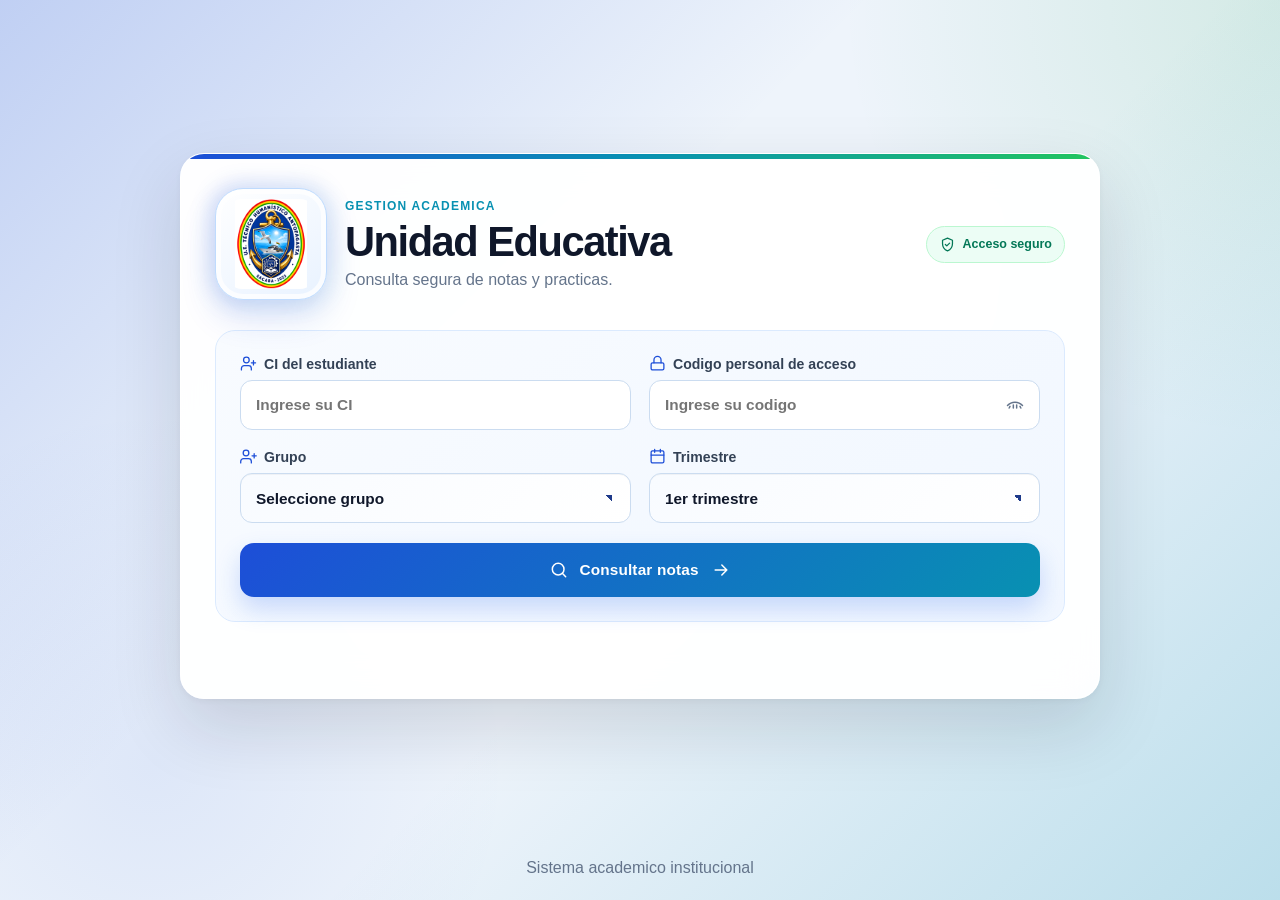
==== index.html @ 757b8db9 "primera version completa" ====
<!doctype html>
<html lang="es">
<head>
  <meta charset="utf-8">
  <meta name="viewport" content="width=device-width, initial-scale=1">
  <title>Consulta de notas</title>
  <link rel="preload" as="image" href="assets/img/logo.png">
  <link rel="stylesheet" href="css/styles.css">
  <script src="js/script.js" defer></script>
</head>
<body>
  <main class="public-shell">
    <section class="consult-card">
      <header class="brand">
        <div class="brand-logo-wrap">
          <img id="logo" class="brand-logo" src="assets/img/logo.png" alt="Logo institucional" width="76" height="76" decoding="async">
        </div>
        <div class="brand-copy">
          <p id="gestion" class="eyebrow">Gestion academica</p>
          <h1 id="schoolName">Unidad Educativa</h1>
          <p id="welcomeText">Consulta segura de notas y practicas.</p>
        </div>
        <div class="secure-chip" title="Consulta protegida">
          <svg viewBox="0 0 24 24" aria-hidden="true"><path d="M12 3 5 6v5c0 4.5 2.9 8.4 7 10 4.1-1.6 7-5.5 7-10V6l-7-3Z"/><path d="m9 12 2 2 4-4"/></svg>
          <span>Acceso seguro</span>
        </div>
      </header>

      <form id="consultForm" class="form-stack" autocomplete="off">
        <label>
          <span class="field-label"><svg viewBox="0 0 24 24" aria-hidden="true"><path d="M16 21v-2a4 4 0 0 0-4-4H6a4 4 0 0 0-4 4v2"/><circle cx="9" cy="7" r="4"/><path d="M19 8v6M22 11h-6"/></svg>CI del estudiante</span>
          <input id="ci" name="ci" type="text" inputmode="numeric" placeholder="Ingrese su CI" required>
        </label>
        <label>
          <span class="field-label"><svg viewBox="0 0 24 24" aria-hidden="true"><rect x="3" y="11" width="18" height="10" rx="2"/><path d="M7 11V7a5 5 0 0 1 10 0v4"/></svg>Codigo personal de acceso</span>
          <div class="password-field">
            <input id="accessCode" name="accessCode" type="password" placeholder="Ingrese su codigo" required>
            <button id="toggleAccessCode" class="password-toggle" type="button" aria-label="Mostrar codigo" title="Mostrar codigo">
              <svg viewBox="0 0 24 24" aria-hidden="true">
                <g class="eye-open"><path d="M2 12s3.5-7 10-7 10 7 10 7-3.5 7-10 7S2 12 2 12Z"/><circle cx="12" cy="12" r="3"/></g>
                <g class="eye-closed"><path d="M3 15c2.4-2.7 5.4-4 9-4s6.6 1.3 9 4"/><path d="m6 16-1 2M10 14.5 10 18M14 14.5 14 18M18 16l1 2"/></g>
              </svg>
            </button>
          </div>
        </label>
        <label>
          <span class="field-label"><svg viewBox="0 0 24 24" aria-hidden="true"><path d="M16 21v-2a4 4 0 0 0-4-4H5a4 4 0 0 0-4 4v2"/><circle cx="8.5" cy="7" r="4"/><path d="M20 8v6M23 11h-6"/></svg>Grupo</span>
          <select id="consultGroup" name="group" required>
            <option value="">Seleccione grupo</option>
            <option value="G1">G1</option>
            <option value="G2">G2</option>
          </select>
        </label>
        <label>
          <span class="field-label"><svg viewBox="0 0 24 24" aria-hidden="true"><rect x="3" y="4" width="18" height="17" rx="2"/><path d="M16 2v4M8 2v4M3 10h18"/></svg>Trimestre</span>
          <select id="consultTrimester" name="trimester" required>
            <option value="1">1er trimestre</option>
            <option value="2">2do trimestre</option>
            <option value="3">3er trimestre</option>
          </select>
        </label>
        <button class="consult-submit" type="submit"><svg viewBox="0 0 24 24" aria-hidden="true"><circle cx="11" cy="11" r="7"/><path d="m20 20-4-4"/></svg><span>Consultar notas</span><svg class="button-arrow" viewBox="0 0 24 24" aria-hidden="true"><path d="M5 12h14M13 6l6 6-6 6"/></svg></button>
      </form>

      <p id="message" class="message" role="status" aria-live="polite"></p>

      <section id="result" class="result-card" hidden>
        <div class="result-head">
          <div class="result-identity">
            <span class="result-icon"><svg viewBox="0 0 24 24" aria-hidden="true"><path d="M4 19.5A2.5 2.5 0 0 1 6.5 17H20"/><path d="M6.5 2H20v20H6.5A2.5 2.5 0 0 1 4 19.5v-15A2.5 2.5 0 0 1 6.5 2Z"/><path d="M8 7h8M8 11h6"/></svg></span>
            <div>
            <p class="eyebrow">Resultado academico</p>
            <h2 id="studentName"></h2>
            </div>
          </div>
          <span id="academicStatus" class="badge"></span>
        </div>
        <dl class="student-grid">
          <div><dt><svg viewBox="0 0 24 24" aria-hidden="true"><rect x="3" y="5" width="18" height="14" rx="2"/><circle cx="8" cy="11" r="2"/><path d="M13 10h5M13 14h4"/></svg>CI</dt><dd id="studentCi"></dd></div>
          <div><dt><svg viewBox="0 0 24 24" aria-hidden="true"><path d="m3 11 9-5 9 5-9 5-9-5Z"/><path d="M7 13.5V17l5 3 5-3v-3.5"/></svg>Curso</dt><dd id="studentCourse"></dd></div>
          <div><dt><svg viewBox="0 0 24 24" aria-hidden="true"><path d="M4 5h16v14H4zM9 5v14M4 10h16"/></svg>Paralelo</dt><dd id="studentParallel"></dd></div>
          <div><dt><svg viewBox="0 0 24 24" aria-hidden="true"><path d="M4 19.5A2.5 2.5 0 0 1 6.5 17H20"/><path d="M6.5 2H20v20H6.5A2.5 2.5 0 0 1 4 19.5v-15A2.5 2.5 0 0 1 6.5 2Z"/></svg>Materia</dt><dd id="studentSubject"></dd></div>
        </dl>
        <div class="public-tabs" role="tablist">
          <button class="public-tab active" type="button" data-public-tab="ser"><svg viewBox="0 0 24 24"><path d="M20.8 4.6a5.5 5.5 0 0 0-7.8 0L12 5.6l-1-1a5.5 5.5 0 0 0-7.8 7.8l1 1L12 21l7.8-7.6 1-1a5.5 5.5 0 0 0 0-7.8Z"/></svg><span>Ser <small>/ 10</small></span></button>
          <button class="public-tab" type="button" data-public-tab="saber"><svg viewBox="0 0 24 24"><path d="M2 3h6a4 4 0 0 1 4 4v14a3 3 0 0 0-3-3H2Z"/><path d="M22 3h-6a4 4 0 0 0-4 4v14a3 3 0 0 1 3-3h7Z"/></svg><span>Saber <small>/ 45</small></span></button>
          <button class="public-tab" type="button" data-public-tab="hacer"><svg viewBox="0 0 24 24"><path d="M14.7 6.3a4 4 0 0 0-5-5L7 4l5 5 2.7-2.7Z"/><path d="m5 7-3 3 12 12 3-3L5 7ZM16 13l5-5M18 15l4-4"/></svg><span>Hacer <small>/ 40</small></span></button>
          <button class="public-tab" type="button" data-public-tab="decidir"><svg viewBox="0 0 24 24"><path d="M9 18h6M10 22h4"/><path d="M8.5 14.5A7 7 0 1 1 15.5 14.5C14.6 15.2 14 16 14 17h-4c0-1-.6-1.8-1.5-2.5Z"/></svg><span>Autoevaluacion <small>/ 5</small></span></button>
          <button class="public-tab" type="button" data-public-tab="final"><svg viewBox="0 0 24 24"><circle cx="12" cy="8" r="6"/><path d="M8.2 13 7 22l5-3 5 3-1.2-9"/><path d="m10 8 1.3 1.3L14 6.5"/></svg><span>Nota final</span></button>
        </div>
        <div class="public-tab-panel active" data-public-panel="ser">
          <div class="table-wrap">
            <table>
              <thead><tr><th>Nro.</th><th>Registro</th><th>Valor</th></tr></thead>
              <tbody id="serBody"></tbody>
            </table>
          </div>
          <p id="serTotal" class="public-dimension-total"></p>
        </div>
        <div class="public-tab-panel" data-public-panel="saber">
          <div class="table-wrap">
            <table>
              <thead><tr><th>Nro.</th><th>Registro</th><th>Valor</th></tr></thead>
              <tbody id="saberBody"></tbody>
            </table>
          </div>
          <p id="saberTotal" class="public-dimension-total"></p>
        </div>
        <div class="public-tab-panel" data-public-panel="hacer">
          <div class="table-wrap">
            <table>
              <thead><tr><th>Nro.</th><th>Registro</th><th>Valor</th></tr></thead>
              <tbody id="hacerBody"></tbody>
            </table>
          </div>
          <p id="hacerTotal" class="public-dimension-total"></p>
        </div>
        <div class="public-tab-panel" data-public-panel="decidir">
          <div class="table-wrap">
            <table>
              <thead><tr><th>Nro.</th><th>Registro</th><th>Valor</th></tr></thead>
              <tbody id="decidirBody"></tbody>
            </table>
          </div>
          <p id="decidirTotal" class="public-dimension-total"></p>
        </div>
        <div class="public-tab-panel" data-public-panel="final">
          <div id="finalSummary" class="final-summary"></div>
        </div>
        <p id="observation" class="observation"></p>
        <p id="lastUpdate" class="last-update"></p>
        <button id="newConsultBtn" class="secondary-button" type="button"><svg viewBox="0 0 24 24" aria-hidden="true"><path d="M9 21H5a2 2 0 0 1-2-2V5a2 2 0 0 1 2-2h4M16 17l5-5-5-5M21 12H9"/></svg>Salir</button>
      </section>
    </section>
  </main>

  <footer class="public-footer">
    <span id="footerText">Sistema academico institucional</span>
  </footer>
</body>
</html>
---- css/styles.css ----
:root {
  --primary: #1d4ed8;
  --secondary: #0891b2;
  --accent: #16a34a;
  --bg: #eef4fb;
  --text: #0f172a;
  --muted: #64748b;
  --card: #ffffff;
  --danger: #b42318;
  --success: #067647;
}

* { box-sizing: border-box; }
svg {
  fill: none;
  stroke: currentColor;
  stroke-width: 1.8;
  stroke-linecap: round;
  stroke-linejoin: round;
}
body {
  margin: 0;
  min-height: 100vh;
  font-family: Inter, "Segoe UI", Arial, sans-serif;
  color: var(--text);
  background:
    linear-gradient(135deg, color-mix(in srgb, var(--primary) 22%, transparent), transparent 40%),
    linear-gradient(315deg, color-mix(in srgb, var(--secondary) 22%, transparent), transparent 44%),
    radial-gradient(circle at top right, rgba(22, 163, 74, .12), transparent 28%),
    radial-gradient(circle at 12% 85%, rgba(29, 78, 216, .08), transparent 26%),
    var(--bg);
  background-attachment: fixed;
}

.public-shell {
  min-height: calc(100vh - 64px);
  display: grid;
  place-items: center;
  padding: 48px 18px 32px;
}

.consult-card, .result-card {
  width: min(100%, 920px);
  background: rgba(255, 255, 255, .96);
  border: 1px solid rgba(255, 255, 255, .9);
  border-radius: 24px;
  box-shadow: 0 28px 70px rgba(15, 23, 42, .14), 0 2px 8px rgba(15, 23, 42, .05);
  backdrop-filter: blur(18px);
}

.consult-card { padding: 34px; position: relative; overflow: hidden; }
.consult-card::before {
  content: "";
  position: absolute;
  inset: 0 0 auto;
  height: 5px;
  background: linear-gradient(90deg, var(--primary), var(--secondary), #22c55e);
}
.brand { display: flex; gap: 18px; align-items: center; margin-bottom: 30px; }
.brand-logo-wrap { display: grid; place-items: center; width: 112px; height: 112px; flex: 0 0 auto; position: relative; border-radius: 28px; background: linear-gradient(145deg, #fff, #e8f2ff); border: 1px solid #bfdbfe; box-shadow: 0 16px 34px rgba(29, 78, 216, .18), inset 0 0 0 5px rgba(255, 255, 255, .75); }
.brand-logo-wrap::before { content: ""; position: absolute; inset: -8px; z-index: -1; border-radius: 34px; background: linear-gradient(135deg, rgba(29, 78, 216, .17), rgba(8, 145, 178, .08)); filter: blur(9px); }
.brand-logo { width: 98px; height: 98px; object-fit: contain; border-radius: 20px; background: transparent; padding: 4px; filter: saturate(1.08) contrast(1.05); }
.brand-logo[hidden] { display: none; }
.brand-copy { min-width: 0; flex: 1; }
.eyebrow { margin: 0 0 7px; color: var(--secondary); font-weight: 800; text-transform: uppercase; font-size: .75rem; letter-spacing: .1em; }
h1, h2, p { margin-top: 0; }
h1 { margin-bottom: 8px; font-size: clamp(1.8rem, 4vw, 2.6rem); letter-spacing: -.035em; line-height: 1.05; }
.brand p:last-child { color: var(--muted); margin-bottom: 0; }
.secure-chip { display: inline-flex; align-items: center; gap: 7px; padding: 9px 12px; border-radius: 999px; color: #047857; background: #ecfdf5; border: 1px solid #bbf7d0; font-size: .78rem; font-weight: 800; white-space: nowrap; }
.secure-chip svg { width: 17px; height: 17px; }

.form-stack { display: grid; grid-template-columns: 1fr 1fr; gap: 18px; padding: 24px; border-radius: 20px; background: linear-gradient(145deg, #f8fbff, #f1f7ff); border: 1px solid #dbeafe; }
label span { display: block; margin-bottom: 8px; color: #334155; font-size: .88rem; font-weight: 750; }
.field-label { display: flex; align-items: center; gap: 7px; }
.field-label svg { width: 17px; height: 17px; color: var(--primary); }
input, select, button {
  width: 100%;
  min-height: 50px;
  border-radius: 12px;
  font-family: inherit;
  font-size: .96rem;
}
input, select {
  border: 1px solid #cbdcf0;
  padding: 0 15px;
  background: #fff;
  font-weight: 600;
  transition: border-color .18s ease, box-shadow .18s ease, background .18s ease;
}
select {
  appearance: none;
  cursor: pointer;
  color: var(--text);
  font-weight: 750;
  background:
    linear-gradient(45deg, transparent 50%, #1e3a8a 50%) right 18px center / 7px 7px no-repeat,
    linear-gradient(135deg, #f8fbff, #ffffff);
  box-shadow: inset 0 1px 0 rgba(15, 23, 42, .04);
}
select:hover { border-color: color-mix(in srgb, var(--primary) 55%, #bfd0e5); }
input:hover { border-color: #93b4dc; }
input:focus, select:focus { outline: 0; border-color: var(--primary); box-shadow: 0 0 0 4px color-mix(in srgb, var(--primary) 13%, transparent); background: #fff; }
.password-field { position: relative; }
.password-field input { padding-right: 54px; }
.password-field .password-toggle {
  position: absolute;
  right: 6px;
  top: 6px;
  width: 38px;
  min-height: 34px;
  padding: 0;
  background: transparent;
  color: var(--muted);
  border: 0;
  box-shadow: none;
  display: grid;
  place-items: center;
}
.password-toggle svg { width: 20px; height: 20px; }
.password-toggle .eye-open { display: none; }
.password-toggle .eye-closed { display: inline; }
.password-toggle.is-visible .eye-open { display: inline; }
.password-toggle.is-visible .eye-closed { display: none; }
.password-toggle.is-visible { color: var(--primary); background: #eff6ff; }
.password-toggle.is-blinking svg { animation: eye-blink .72s ease-in-out 1; transform-origin: center; }
@keyframes eye-blink {
  0%, 34%, 66%, 100% { transform: scaleY(1); }
  48%, 54% { transform: scaleY(.08); }
}
@media (prefers-reduced-motion: reduce) {
  .password-toggle.is-blinking svg { animation: none; }
}
.password-field .password-toggle:hover {
  color: var(--primary);
  transform: none;
  box-shadow: none;
  filter: none;
}
button {
  border: 0;
  color: #fff;
  background: linear-gradient(135deg, var(--primary), var(--secondary));
  font-weight: 700;
  cursor: pointer;
  box-shadow: 0 12px 24px rgba(37, 99, 235, .22);
  transition: transform .18s ease, filter .18s ease, box-shadow .18s ease;
}
.consult-submit { grid-column: 1 / -1; display: flex; align-items: center; justify-content: center; gap: 10px; min-height: 54px; margin-top: 2px; border-radius: 14px; letter-spacing: .01em; }
.consult-submit svg { width: 20px; height: 20px; }
.consult-submit .button-arrow { margin-left: 2px; transition: transform .18s ease; }
.consult-submit:hover .button-arrow { transform: translateX(4px); }
button:hover { transform: translateY(-1px); filter: brightness(1.04); box-shadow: 0 16px 30px rgba(37, 99, 235, .28); }
button:disabled { opacity: .65; cursor: wait; transform: none; }
.secondary-button {
  width: auto;
  min-width: 170px;
  margin-top: 16px;
  padding: 0 18px;
  background: #fff;
  color: var(--primary);
  border: 1px solid #bfd0e5;
  box-shadow: none;
}
.secondary-button:hover {
  filter: none;
  box-shadow: 0 10px 20px rgba(15, 23, 42, .12);
}

.message { min-height: 24px; margin: 18px 0 0; font-weight: 750; border-radius: 12px; }
.message:not(:empty) { padding: 12px 14px; }
.message.error { color: var(--danger); }
.message.success { color: var(--success); }
.message.error:not(:empty) { background: #fff1f2; border: 1px solid #fecdd3; }
.message.success:not(:empty) { background: #ecfdf5; border: 1px solid #bbf7d0; }
.result-card { margin-top: 22px; padding: 26px; border: 1px solid #dce8f6; box-shadow: none; background: #fff; }
.result-head { display: flex; justify-content: space-between; gap: 16px; align-items: flex-start; }
.result-identity { display: flex; align-items: center; gap: 13px; }
.result-icon { display: grid; place-items: center; width: 46px; height: 46px; flex: 0 0 auto; border-radius: 14px; color: #fff; background: linear-gradient(135deg, var(--primary), var(--secondary)); box-shadow: 0 10px 22px rgba(29, 78, 216, .2); }
.result-icon svg { width: 23px; height: 23px; }
.result-head h2 { margin: 0; font-size: clamp(1.35rem, 3vw, 1.8rem); letter-spacing: -.025em; }
.badge { display: inline-flex; align-items: center; min-height: 34px; padding: 5px 13px; border-radius: 999px; background: #e0f2fe; color: #075985; border: 1px solid #bae6fd; font-weight: 800; white-space: nowrap; }
.student-grid { display: grid; grid-template-columns: repeat(4, 1fr); gap: 12px; margin: 16px 0; }
.student-grid div { padding: 15px; border-radius: 15px; background: linear-gradient(145deg, #f8fbff, #eff6ff); border: 1px solid #dbeafe; transition: transform .18s ease, box-shadow .18s ease; }
.student-grid div:hover { transform: translateY(-2px); box-shadow: 0 10px 22px rgba(29, 78, 216, .08); }
dt { display: flex; align-items: center; gap: 6px; color: var(--muted); font-size: .78rem; font-weight: 750; text-transform: uppercase; letter-spacing: .04em; }
dt svg { width: 16px; height: 16px; color: var(--primary); }
dd { margin: 4px 0 0; font-weight: 700; }
.public-tabs {
  display: grid;
  grid-template-columns: repeat(5, 1fr);
  gap: 7px;
  margin: 22px 0 14px;
  padding: 6px;
  border: 1px solid #dbeafe;
  border-radius: 16px;
  background: #f8fbff;
}
.public-tab {
  width: 100%;
  min-height: 46px;
  padding: 7px 9px;
  background: transparent;
  color: var(--primary);
  box-shadow: none;
  display: flex;
  justify-content: center;
  align-items: center;
  gap: 7px;
  border-radius: 11px;
  font-size: .84rem;
}
.public-tab svg { width: 18px; height: 18px; flex: 0 0 auto; }
.public-tab span { white-space: nowrap; }
.public-tab small { font-size: .78em; opacity: .72; }
.public-tab.active {
  background: linear-gradient(135deg, var(--primary), var(--secondary));
  color: #fff;
  box-shadow: 0 9px 20px rgba(29, 78, 216, .2);
}
.public-tab-panel { display: none; }
.public-tab-panel.active { display: block; }
.table-wrap { overflow-x: auto; border-radius: 15px; border: 1px solid #dce6f2; box-shadow: 0 4px 14px rgba(15, 23, 42, .04); }
table { width: 100%; border-collapse: collapse; min-width: 560px; background: #fff; }
th, td { padding: 12px; border-bottom: 1px solid #e2e8f0; text-align: left; }
th { background: linear-gradient(180deg, #eff6ff, #e6f0ff); color: #1e3a8a; font-size: .77rem; letter-spacing: .035em; text-transform: uppercase; }
tbody tr:last-child td { border-bottom: 0; }
tbody tr { transition: background .16s ease; }
tbody tr:hover td { background: #f8fbff; }
.row-number { width: 72px; color: var(--muted); font-weight: 800; text-align: center; }
.item-date {
  display: block;
  margin-top: 3px;
  color: var(--muted);
  font-size: .8rem;
  font-weight: 650;
}
.attendance-summary {
  display: grid;
  gap: 8px;
}
.attendance-summary > strong {
  color: #1e3a8a;
  text-transform: uppercase;
  font-size: .82rem;
}
.attendance-columns {
  min-width: 0;
  table-layout: fixed;
}
.attendance-columns th,
.attendance-columns td {
  text-align: center;
}
.practice-summary {
  display: grid;
  gap: 8px;
}
.practice-summary > strong {
  color: #1e3a8a;
  text-transform: uppercase;
  font-size: .82rem;
}
.practice-columns-wrap { overflow-x: auto; }
.practice-columns {
  min-width: max-content;
  table-layout: fixed;
}
.practice-columns th,
.practice-columns td {
  min-width: 130px;
  text-align: center;
}
.public-dimension-total {
  display: inline-flex;
  margin: 13px 0 0;
  padding: 9px 13px;
  border-radius: 10px;
  background: #ecfdf5;
  border: 1px solid #bbf7d0;
  color: #0f766e;
  font-weight: 800;
}
.dimension-grid {
  display: grid;
  grid-template-columns: repeat(4, 1fr);
  gap: 12px;
}
.dimension-card {
  padding: 16px;
  border: 1px solid #dbeafe;
  border-radius: 15px;
  background: #f8fbff;
}
.dimension-card span,
.final-total span {
  display: block;
  color: var(--muted);
  font-size: .82rem;
  font-weight: 800;
  text-transform: uppercase;
}
.dimension-card strong {
  display: block;
  margin-top: 8px;
  color: var(--primary);
  font-size: 1.45rem;
}
.dimension-card small {
  display: block;
  margin-top: 4px;
  color: var(--muted);
  font-weight: 650;
}
.final-total {
  margin-top: 14px;
  padding: 16px;
  border-radius: 15px;
  background: #ecfdf5;
  border: 1px solid #bbf7d0;
}
.final-total strong {
  display: block;
  margin-top: 6px;
  color: var(--success);
  font-size: 2rem;
}
.observation { margin: 18px 0 8px; padding: 14px 16px; border-left: 4px solid var(--secondary); border-radius: 0 12px 12px 0; background: #f8fafc; color: #334155; }
.last-update { color: var(--muted); font-size: .9rem; margin-bottom: 0; }
.secondary-button { display: inline-flex; align-items: center; justify-content: center; gap: 8px; border-radius: 12px; }
.secondary-button svg { width: 19px; height: 19px; }
.public-footer { min-height: 64px; display: flex; align-items: center; justify-content: center; gap: 18px; padding: 16px; color: var(--muted); }
.public-footer a { color: var(--primary); font-weight: 700; text-decoration: none; }

@media (max-width: 820px) and (min-width: 641px) {
  .public-tabs { grid-template-columns: repeat(3, 1fr); }
  .student-grid { grid-template-columns: repeat(2, 1fr); }
  .secure-chip span { display: none; }
  .secure-chip { padding: 9px; }
}

@media (max-width: 640px) {
  .public-shell { padding: 18px 10px; }
  .consult-card { padding: 22px 16px; border-radius: 20px; }
  .brand, .result-head { flex-direction: column; align-items: stretch; }
  .brand { text-align: center; }
  .brand-logo-wrap { margin: 0 auto; }
  .secure-chip { align-self: center; }
  .form-stack { grid-template-columns: 1fr; padding: 16px; }
  .consult-submit { grid-column: auto; }
  .result-card { padding: 18px 12px; border-radius: 18px; }
  .result-identity { align-items: flex-start; }
  .student-grid { grid-template-columns: 1fr; }
  .public-tabs { display: flex; flex-wrap: nowrap; overflow-x: auto; padding: 5px; scrollbar-width: thin; }
  .public-tab { width: auto; min-width: max-content; padding-inline: 13px; }
  .dimension-grid { grid-template-columns: 1fr; }
  .public-footer { flex-direction: column; gap: 6px; }
}
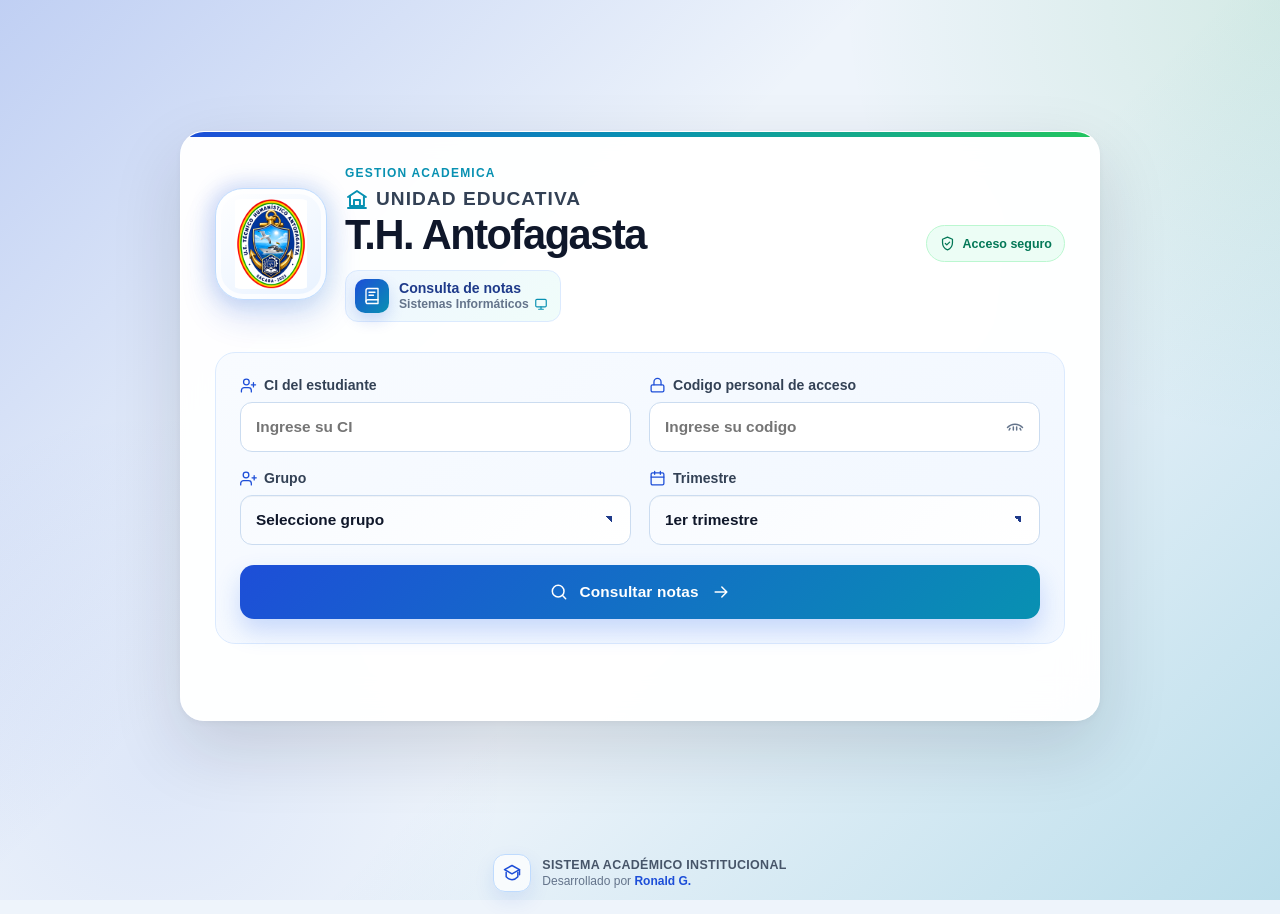
==== commit 0fa39d6c: "ActualizadoN" ====
--- a/index.html
+++ b/index.html
@@ -17,8 +17,19 @@
         </div>
         <div class="brand-copy">
           <p id="gestion" class="eyebrow">Gestion academica</p>
-          <h1 id="schoolName">Unidad Educativa</h1>
-          <p id="welcomeText">Consulta segura de notas y practicas.</p>
+          <h1 id="schoolName" class="school-name">
+            <span class="school-name-prefix"><svg viewBox="0 0 24 24" aria-hidden="true"><path d="m3 10 9-6 9 6"/><path d="M5 9v10h14V9M9 19v-6h6v6"/><path d="M3 21h18"/></svg>Unidad Educativa</span>
+            <span class="school-name-main">T.H. Antofagasta</span>
+          </h1>
+          <div id="welcomeText" class="welcome-message">
+            <span class="welcome-icon" aria-hidden="true">
+              <svg viewBox="0 0 24 24"><path d="M4 19.5A2.5 2.5 0 0 1 6.5 17H20"/><path d="M6.5 2H20v20H6.5A2.5 2.5 0 0 1 4 19.5v-15A2.5 2.5 0 0 1 6.5 2Z"/><path d="M8 7h8M8 11h6"/></svg>
+            </span>
+            <span class="welcome-copy">
+              <span class="welcome-title">Consulta de notas</span>
+              <span class="welcome-subtitle">Sistemas Informáticos<svg viewBox="0 0 24 24" aria-hidden="true"><rect x="3" y="4" width="18" height="13" rx="2"/><path d="M8 21h8M12 17v4"/></svg></span>
+            </span>
+          </div>
         </div>
         <div class="secure-chip" title="Consulta protegida">
           <svg viewBox="0 0 24 24" aria-hidden="true"><path d="M12 3 5 6v5c0 4.5 2.9 8.4 7 10 4.1-1.6 7-5.5 7-10V6l-7-3Z"/><path d="m9 12 2 2 4-4"/></svg>
@@ -135,7 +146,13 @@
   </main>
 
   <footer class="public-footer">
-    <span id="footerText">Sistema academico institucional</span>
+    <span class="footer-mark" aria-hidden="true">
+      <svg viewBox="0 0 24 24"><path d="m12 3 9 5-9 5-9-5 9-5Z"/><path d="M5 11v5.5C7 18.8 9.3 20 12 20s5-1.2 7-3.5V11"/><path d="M21 8v6"/></svg>
+    </span>
+    <span id="footerText" class="footer-copy">
+      <span class="footer-title">Sistema académico institucional</span>
+      <span class="footer-credit">Desarrollado por <strong>Ronald G.</strong></span>
+    </span>
   </footer>
 </body>
 </html>
--- a/css/styles.css
+++ b/css/styles.css
@@ -65,7 +65,17 @@
 .eyebrow { margin: 0 0 7px; color: var(--secondary); font-weight: 800; text-transform: uppercase; font-size: .75rem; letter-spacing: .1em; }
 h1, h2, p { margin-top: 0; }
 h1 { margin-bottom: 8px; font-size: clamp(1.8rem, 4vw, 2.6rem); letter-spacing: -.035em; line-height: 1.05; }
-.brand p:last-child { color: var(--muted); margin-bottom: 0; }
+.school-name { display: grid; gap: 2px; }
+.school-name-prefix { display: flex; align-items: center; gap: 7px; color: #334155; font-size: .46em; font-weight: 750; letter-spacing: .055em; text-transform: uppercase; }
+.school-name-prefix svg { width: 1.25em; height: 1.25em; color: var(--secondary); stroke-width: 2; }
+.school-name-main { color: var(--text); }
+.welcome-message { display: inline-flex; align-items: center; gap: 10px; margin-top: 5px; padding: 8px 12px 8px 9px; border: 1px solid #dbeafe; border-radius: 13px; background: linear-gradient(135deg, #eff6ff, #f0fdfa); color: var(--muted); }
+.welcome-icon { display: grid; place-items: center; width: 34px; height: 34px; flex: 0 0 auto; border-radius: 10px; background: linear-gradient(135deg, var(--primary), var(--secondary)); color: #fff; box-shadow: 0 7px 15px rgba(29, 78, 216, .18); }
+.welcome-icon svg { width: 18px; height: 18px; }
+.welcome-copy { display: grid; gap: 1px; text-align: left; }
+.welcome-title { color: #1e3a8a; font-size: .88rem; font-weight: 800; }
+.welcome-subtitle { display: flex; align-items: center; gap: 5px; font-size: .76rem; font-weight: 650; }
+.welcome-subtitle svg { width: 14px; height: 14px; color: var(--secondary); stroke-width: 2; }
 .secure-chip { display: inline-flex; align-items: center; gap: 7px; padding: 9px 12px; border-radius: 999px; color: #047857; background: #ecfdf5; border: 1px solid #bbf7d0; font-size: .78rem; font-weight: 800; white-space: nowrap; }
 .secure-chip svg { width: 17px; height: 17px; }
 
@@ -328,7 +338,13 @@
 .last-update { color: var(--muted); font-size: .9rem; margin-bottom: 0; }
 .secondary-button { display: inline-flex; align-items: center; justify-content: center; gap: 8px; border-radius: 12px; }
 .secondary-button svg { width: 19px; height: 19px; }
-.public-footer { min-height: 64px; display: flex; align-items: center; justify-content: center; gap: 18px; padding: 16px; color: var(--muted); }
+.public-footer { min-height: 78px; display: flex; align-items: center; justify-content: center; gap: 11px; padding: 15px 18px 20px; color: var(--muted); text-align: left; }
+.footer-mark { display: grid; place-items: center; width: 38px; height: 38px; flex: 0 0 auto; border: 1px solid #bfdbfe; border-radius: 12px; color: var(--primary); background: rgba(255, 255, 255, .72); box-shadow: 0 8px 20px rgba(29, 78, 216, .1); }
+.footer-mark svg { width: 20px; height: 20px; }
+.footer-copy { display: grid; gap: 2px; }
+.footer-title { color: #475569; font-size: .78rem; font-weight: 750; letter-spacing: .025em; text-transform: uppercase; }
+.footer-credit { font-size: .75rem; }
+.footer-credit strong { color: var(--primary); font-weight: 800; }
 .public-footer a { color: var(--primary); font-weight: 700; text-decoration: none; }
 
 @media (max-width: 820px) and (min-width: 641px) {
@@ -344,6 +360,8 @@
   .brand, .result-head { flex-direction: column; align-items: stretch; }
   .brand { text-align: center; }
   .brand-logo-wrap { margin: 0 auto; }
+  .school-name-prefix { justify-content: center; }
+  .welcome-message { align-self: center; }
   .secure-chip { align-self: center; }
   .form-stack { grid-template-columns: 1fr; padding: 16px; }
   .consult-submit { grid-column: auto; }
@@ -353,5 +371,5 @@
   .public-tabs { display: flex; flex-wrap: nowrap; overflow-x: auto; padding: 5px; scrollbar-width: thin; }
   .public-tab { width: auto; min-width: max-content; padding-inline: 13px; }
   .dimension-grid { grid-template-columns: 1fr; }
-  .public-footer { flex-direction: column; gap: 6px; }
-}
+  .public-footer { gap: 9px; text-align: left; }
+}
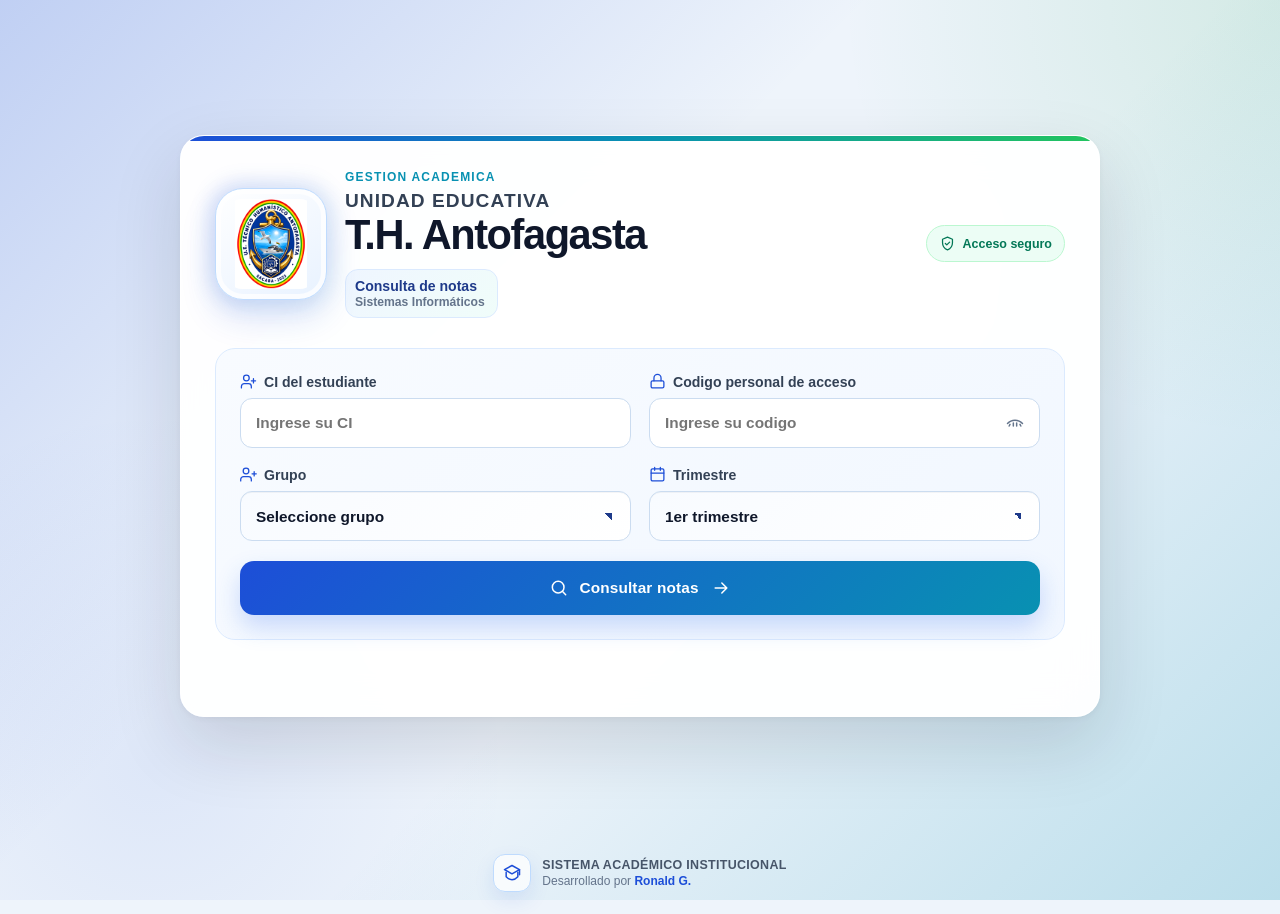
==== commit 85d1cf12: "ActualizadoNuevos1" ====
--- a/index.html
+++ b/index.html
@@ -18,16 +18,13 @@
         <div class="brand-copy">
           <p id="gestion" class="eyebrow">Gestion academica</p>
           <h1 id="schoolName" class="school-name">
-            <span class="school-name-prefix"><svg viewBox="0 0 24 24" aria-hidden="true"><path d="m3 10 9-6 9 6"/><path d="M5 9v10h14V9M9 19v-6h6v6"/><path d="M3 21h18"/></svg>Unidad Educativa</span>
+            <span class="school-name-prefix">Unidad Educativa</span>
             <span class="school-name-main">T.H. Antofagasta</span>
           </h1>
           <div id="welcomeText" class="welcome-message">
-            <span class="welcome-icon" aria-hidden="true">
-              <svg viewBox="0 0 24 24"><path d="M4 19.5A2.5 2.5 0 0 1 6.5 17H20"/><path d="M6.5 2H20v20H6.5A2.5 2.5 0 0 1 4 19.5v-15A2.5 2.5 0 0 1 6.5 2Z"/><path d="M8 7h8M8 11h6"/></svg>
-            </span>
             <span class="welcome-copy">
               <span class="welcome-title">Consulta de notas</span>
-              <span class="welcome-subtitle">Sistemas Informáticos<svg viewBox="0 0 24 24" aria-hidden="true"><rect x="3" y="4" width="18" height="13" rx="2"/><path d="M8 21h8M12 17v4"/></svg></span>
+              <span class="welcome-subtitle">Sistemas Informáticos</span>
             </span>
           </div>
         </div>
--- a/css/styles.css
+++ b/css/styles.css
@@ -66,16 +66,12 @@
 h1, h2, p { margin-top: 0; }
 h1 { margin-bottom: 8px; font-size: clamp(1.8rem, 4vw, 2.6rem); letter-spacing: -.035em; line-height: 1.05; }
 .school-name { display: grid; gap: 2px; }
-.school-name-prefix { display: flex; align-items: center; gap: 7px; color: #334155; font-size: .46em; font-weight: 750; letter-spacing: .055em; text-transform: uppercase; }
-.school-name-prefix svg { width: 1.25em; height: 1.25em; color: var(--secondary); stroke-width: 2; }
+.school-name-prefix { color: #334155; font-size: .46em; font-weight: 750; letter-spacing: .055em; text-transform: uppercase; }
 .school-name-main { color: var(--text); }
 .welcome-message { display: inline-flex; align-items: center; gap: 10px; margin-top: 5px; padding: 8px 12px 8px 9px; border: 1px solid #dbeafe; border-radius: 13px; background: linear-gradient(135deg, #eff6ff, #f0fdfa); color: var(--muted); }
-.welcome-icon { display: grid; place-items: center; width: 34px; height: 34px; flex: 0 0 auto; border-radius: 10px; background: linear-gradient(135deg, var(--primary), var(--secondary)); color: #fff; box-shadow: 0 7px 15px rgba(29, 78, 216, .18); }
-.welcome-icon svg { width: 18px; height: 18px; }
 .welcome-copy { display: grid; gap: 1px; text-align: left; }
 .welcome-title { color: #1e3a8a; font-size: .88rem; font-weight: 800; }
-.welcome-subtitle { display: flex; align-items: center; gap: 5px; font-size: .76rem; font-weight: 650; }
-.welcome-subtitle svg { width: 14px; height: 14px; color: var(--secondary); stroke-width: 2; }
+.welcome-subtitle { font-size: .76rem; font-weight: 650; }
 .secure-chip { display: inline-flex; align-items: center; gap: 7px; padding: 9px 12px; border-radius: 999px; color: #047857; background: #ecfdf5; border: 1px solid #bbf7d0; font-size: .78rem; font-weight: 800; white-space: nowrap; }
 .secure-chip svg { width: 17px; height: 17px; }
 
@@ -360,7 +356,6 @@
   .brand, .result-head { flex-direction: column; align-items: stretch; }
   .brand { text-align: center; }
   .brand-logo-wrap { margin: 0 auto; }
-  .school-name-prefix { justify-content: center; }
   .welcome-message { align-self: center; }
   .secure-chip { align-self: center; }
   .form-stack { grid-template-columns: 1fr; padding: 16px; }
